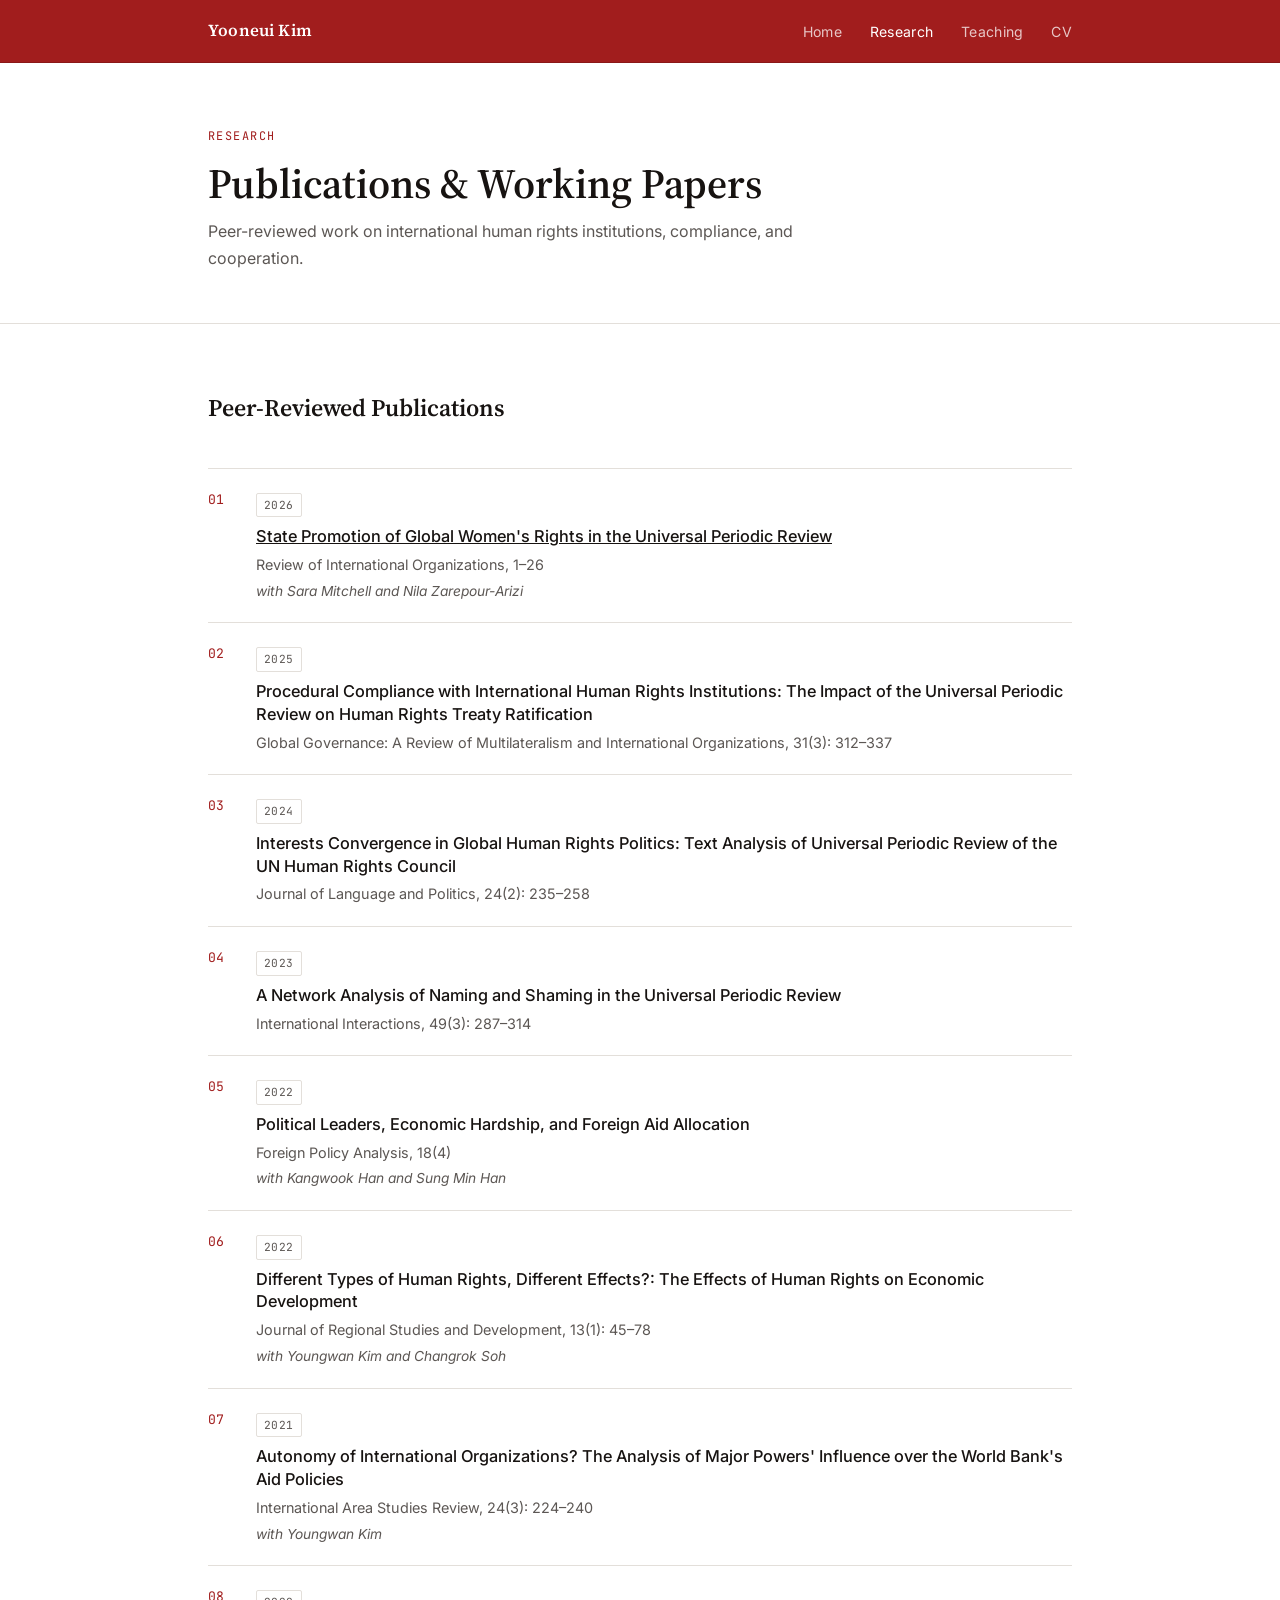
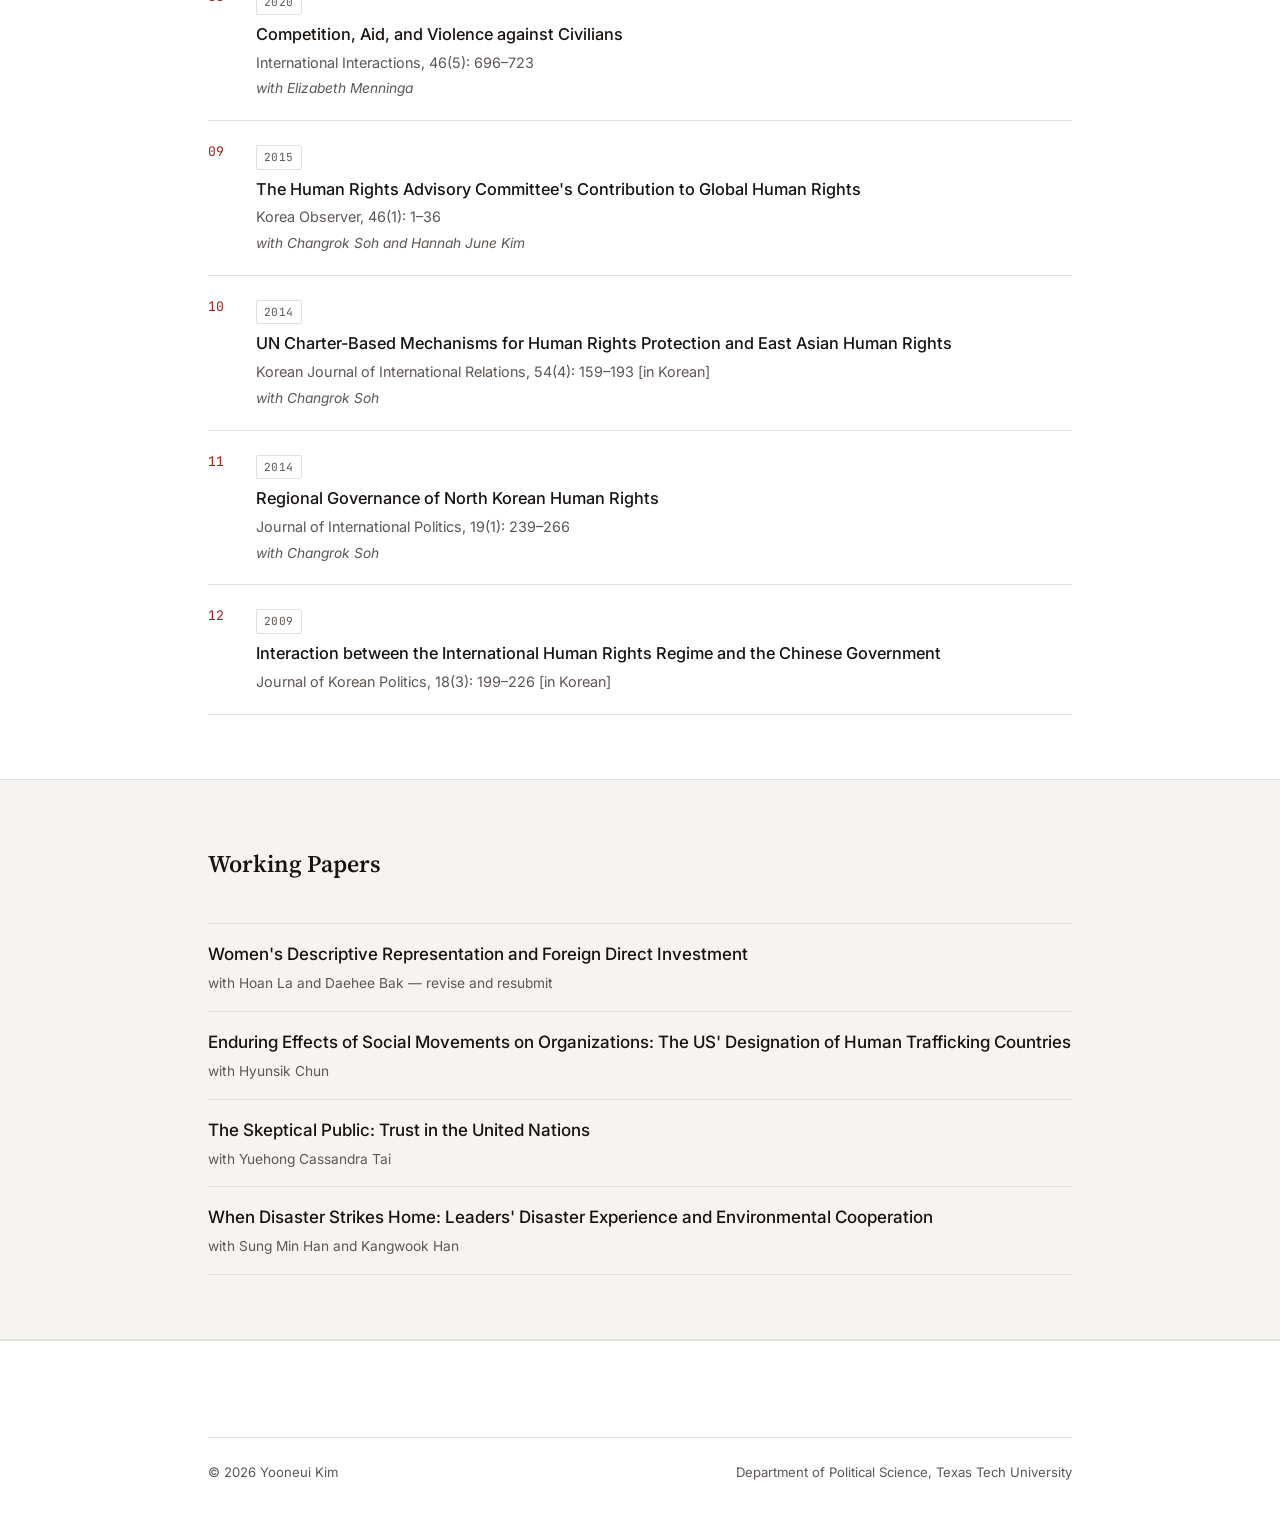
==== research.html @ 896257c4 "Add files via upload" ====
<!DOCTYPE html>
<html lang="en">
<head>
<meta charset="UTF-8">
<meta name="viewport" content="width=device-width, initial-scale=1.0">
<title>Research — Yooneui Kim</title>
<link rel="stylesheet" href="style.css">
</head>
<body>

<nav>
  <div class="wrap">
    <a class="brand" href="index.html">Yooneui Kim</a>
    <ul>
      <li><a href="index.html">Home</a></li>
      <li><a href="research.html" class="active">Research</a></li>
      <li><a href="teaching.html">Teaching</a></li>
      <li><a href="cv.html">CV</a></li>
    </ul>
  </div>
</nav>

<div class="page-header">
  <div class="wrap">
    <span class="eyebrow">Research</span>
    <h1>Publications & Working Papers</h1>
    <p>Peer-reviewed work on international human rights institutions, compliance, and cooperation.</p>
  </div>
</div>

<section>
  <div class="wrap">
    <div class="section-head">
      <h2>Peer-Reviewed Publications</h2>
    </div>
    <div class="pub-list">
      <div class="pub">
        <span class="status">2026</span>
        <div class="pub-title"><a href="https://link.springer.com/article/10.1007/s11558-026-09619-5" target="_blank" style="color:inherit; text-decoration:underline;">State Promotion of Global Women's Rights in the Universal Periodic Review</a></div>
        <div class="pub-venue">Review of International Organizations, 1–26</div>
        <div class="pub-coauth">with Sara Mitchell and Nila Zarepour-Arizi</div>
      </div>
      <div class="pub">
        <span class="status">2025</span>
        <div class="pub-title">Procedural Compliance with International Human Rights Institutions: The Impact of the Universal Periodic Review on Human Rights Treaty Ratification</div>
        <div class="pub-venue">Global Governance: A Review of Multilateralism and International Organizations, 31(3): 312–337</div>
      </div>
      <div class="pub">
        <span class="status">2024</span>
        <div class="pub-title">Interests Convergence in Global Human Rights Politics: Text Analysis of Universal Periodic Review of the UN Human Rights Council</div>
        <div class="pub-venue">Journal of Language and Politics, 24(2): 235–258</div>
      </div>
      <div class="pub">
        <span class="status">2023</span>
        <div class="pub-title">A Network Analysis of Naming and Shaming in the Universal Periodic Review</div>
        <div class="pub-venue">International Interactions, 49(3): 287–314</div>
      </div>
      <div class="pub">
        <span class="status">2022</span>
        <div class="pub-title">Political Leaders, Economic Hardship, and Foreign Aid Allocation</div>
        <div class="pub-venue">Foreign Policy Analysis, 18(4)</div>
        <div class="pub-coauth">with Kangwook Han and Sung Min Han</div>
      </div>
      <div class="pub">
        <span class="status">2022</span>
        <div class="pub-title">Different Types of Human Rights, Different Effects?: The Effects of Human Rights on Economic Development</div>
        <div class="pub-venue">Journal of Regional Studies and Development, 13(1): 45–78</div>
        <div class="pub-coauth">with Youngwan Kim and Changrok Soh</div>
      </div>
      <div class="pub">
        <span class="status">2021</span>
        <div class="pub-title">Autonomy of International Organizations? The Analysis of Major Powers' Influence over the World Bank's Aid Policies</div>
        <div class="pub-venue">International Area Studies Review, 24(3): 224–240</div>
        <div class="pub-coauth">with Youngwan Kim</div>
      </div>
      <div class="pub">
        <span class="status">2020</span>
        <div class="pub-title">Competition, Aid, and Violence against Civilians</div>
        <div class="pub-venue">International Interactions, 46(5): 696–723</div>
        <div class="pub-coauth">with Elizabeth Menninga</div>
      </div>
      <div class="pub">
        <span class="status">2015</span>
        <div class="pub-title">The Human Rights Advisory Committee's Contribution to Global Human Rights</div>
        <div class="pub-venue">Korea Observer, 46(1): 1–36</div>
        <div class="pub-coauth">with Changrok Soh and Hannah June Kim</div>
      </div>
      <div class="pub">
        <span class="status">2014</span>
        <div class="pub-title">UN Charter-Based Mechanisms for Human Rights Protection and East Asian Human Rights</div>
        <div class="pub-venue">Korean Journal of International Relations, 54(4): 159–193 [in Korean]</div>
        <div class="pub-coauth">with Changrok Soh</div>
      </div>
      <div class="pub">
        <span class="status">2014</span>
        <div class="pub-title">Regional Governance of North Korean Human Rights</div>
        <div class="pub-venue">Journal of International Politics, 19(1): 239–266</div>
        <div class="pub-coauth">with Changrok Soh</div>
      </div>
      <div class="pub">
        <span class="status">2009</span>
        <div class="pub-title">Interaction between the International Human Rights Regime and the Chinese Government</div>
        <div class="pub-venue">Journal of Korean Politics, 18(3): 199–226 [in Korean]</div>
      </div>
    </div>
  </div>
</section>

<section class="alt">
  <div class="wrap">
    <div class="section-head">
      <h2>Working Papers</h2>
    </div>
    <div class="wp-list">
      <div class="wp">
        <div class="wp-title">Women's Descriptive Representation and Foreign Direct Investment</div>
        <div class="wp-meta">with Hoan La and Daehee Bak — revise and resubmit</div>
      </div>
      <div class="wp">
        <div class="wp-title">Enduring Effects of Social Movements on Organizations: The US' Designation of Human Trafficking Countries</div>
        <div class="wp-meta">with Hyunsik Chun</div>
      </div>
      <div class="wp">
        <div class="wp-title">The Skeptical Public: Trust in the United Nations</div>
        <div class="wp-meta">with Yuehong Cassandra Tai</div>
      </div>
      <div class="wp">
        <div class="wp-title">When Disaster Strikes Home: Leaders' Disaster Experience and Environmental Cooperation</div>
        <div class="wp-meta">with Sung Min Han and Kangwook Han</div>
      </div>
    </div>
  </div>
</section>

<footer>
  <div class="wrap">
    <div class="fineprint">
      <span>© 2026 Yooneui Kim</span>
      <span>Department of Political Science, Texas Tech University</span>
    </div>
  </div>
</footer>

</body>
</html>
---- style.css ----
@import url('https://fonts.googleapis.com/css2?family=Source+Serif+4:opsz,wght@8..60,400;8..60,500;8..60,600&family=Inter:wght@400;500;600&family=JetBrains+Mono:wght@400;500&display=swap');

:root{
  --ink:#171311;
  --ink-soft:#2A2422;
  --paper:#FFFFFF;
  --paper-warm:#F6F4F2;
  --red:#A11D1D;
  --red-soft:#D98B8B;
  --slate:#5C5754;
  --line:#E3DFDA;
  --max:920px;
}
*{box-sizing:border-box; margin:0; padding:0;}
html{scroll-behavior:smooth;}
body{
  background:var(--paper);
  color:var(--ink);
  font-family:'Inter',sans-serif;
  font-size:17px;
  line-height:1.65;
  -webkit-font-smoothing:antialiased;
}
h1,h2,h3{font-family:'Source Serif 4',serif; font-weight:600; color:var(--ink);}
a{color:inherit;}
.wrap{max-width:var(--max); margin:0 auto; padding:0 28px;}

/* nav */
nav{
  position:sticky; top:0; z-index:50;
  background:#A11D1D;
  border-bottom:1px solid #8a1818;
}
nav .wrap{display:flex; align-items:center; justify-content:space-between; height:62px;}
nav .brand{font-family:'Source Serif 4',serif; font-weight:600; font-size:1.05rem; letter-spacing:0.01em; color:#FFFFFF; text-decoration:none;}
nav ul{display:flex; gap:28px; list-style:none;}
nav a{font-size:0.88rem; text-decoration:none; color:rgba(255,255,255,0.75); letter-spacing:0.02em;}
nav a:hover, nav a.active{color:#FFFFFF;}

/* page header */
.page-header{padding:64px 0 52px; border-bottom:1px solid var(--line);}
.page-header .eyebrow{
  font-family:'JetBrains Mono',monospace; font-size:0.74rem; letter-spacing:0.12em;
  text-transform:uppercase; color:var(--red); margin-bottom:14px; display:block;
}
.page-header h1{font-size:clamp(1.8rem,4vw,2.6rem); line-height:1.1;}
.page-header p{color:var(--slate); margin-top:12px; max-width:600px; font-size:1rem;}

/* hero (home only) */
.hero{position:relative; overflow:hidden; padding:96px 0 80px; border-bottom:1px solid var(--line);}
.hero-net{position:absolute; top:-40px; right:-60px; width:560px; opacity:0.13; pointer-events:none;}
.hero .wrap{position:relative; z-index:1;}
.eyebrow{
  font-family:'JetBrains Mono',monospace; font-size:0.74rem; letter-spacing:0.12em;
  text-transform:uppercase; color:var(--red); margin-bottom:18px; display:block;
}
.hero h1{font-size:clamp(2.2rem,5vw,3.2rem); line-height:1.1; max-width:680px;}
.hero .role{font-size:1.05rem; color:var(--slate); margin-top:16px; max-width:560px;}
.hero .thesis{
  margin-top:32px; max-width:600px; font-size:1.08rem; color:var(--ink-soft);
  border-left:2px solid var(--red-soft); padding-left:18px;
}
.hero-links{margin-top:36px; display:flex; gap:14px; flex-wrap:wrap;}

/* buttons */
.btn{
  display:inline-flex; align-items:center; gap:8px;
  padding:11px 20px; border-radius:2px; font-size:0.88rem; font-weight:500;
  text-decoration:none; border:1px solid var(--ink); transition:all 0.15s ease;
}
.btn-primary{background:var(--ink); color:var(--paper);}
.btn-primary:hover{background:var(--ink-soft);}
.btn-ghost{background:transparent; color:var(--ink);}
.btn-ghost:hover{background:var(--paper-warm);}

/* sections */
section{padding:64px 0;}
section.alt{background:var(--paper-warm); border-top:1px solid var(--line); border-bottom:1px solid var(--line);}
.section-head{margin-bottom:40px; max-width:640px;}
.section-head h2{font-size:1.5rem; margin-bottom:8px;}
.section-head p{color:var(--slate); font-size:0.97rem;}

/* about grid */
.about-grid{display:grid; grid-template-columns:1.4fr 1fr; gap:56px; align-items:start;}
.about-grid p{margin-bottom:16px; color:var(--ink-soft);}
.fields{list-style:none;}
.fields li{padding:14px 0; border-bottom:1px solid var(--line);}
.fields li:first-child{border-top:1px solid var(--line);}
.fields .num{font-family:'JetBrains Mono',monospace; color:var(--red); font-size:0.8rem; margin-right:10px;}
.fields .label{font-weight:500; display:block; margin-bottom:4px;}
.fields .sub{color:var(--slate); font-size:0.88rem;}

/* publications */
.pub-list{counter-reset:pub;}
.pub{
  counter-increment:pub; position:relative; padding:20px 0 20px 48px;
  border-bottom:1px solid var(--line);
}
.pub:first-child{border-top:1px solid var(--line);}
.pub::before{
  content:counter(pub, decimal-leading-zero);
  position:absolute; left:0; top:20px;
  font-family:'JetBrains Mono',monospace; color:var(--red); font-size:0.82rem;
}
.pub .status{
  display:inline-block; font-family:'JetBrains Mono',monospace; font-size:0.7rem;
  color:var(--slate); border:1px solid var(--line); padding:2px 7px; border-radius:2px;
  margin-bottom:8px; letter-spacing:0.04em;
}
.pub-title{font-size:1.02rem; font-weight:500; line-height:1.4;}
.pub-venue{color:var(--slate); font-size:0.9rem; margin-top:5px;}
.pub-coauth{color:var(--slate); font-size:0.86rem; margin-top:3px; font-style:italic;}

/* working papers */
.wp-list{margin-top:8px;}
.wp{padding:16px 0; border-bottom:1px solid var(--line);}
.wp:first-child{border-top:1px solid var(--line);}
.wp-title{font-weight:500;}
.wp-meta{color:var(--slate); font-size:0.86rem; margin-top:4px;}

/* teaching */
.teach-grid{display:grid; grid-template-columns:repeat(2,1fr); gap:28px 48px;}
.teach-block h3{font-size:1rem; margin-bottom:14px; font-family:'Inter',sans-serif; font-weight:600;}
.teach-block ul{list-style:none;}
.teach-block li{padding:9px 0; border-bottom:1px dashed var(--line); font-size:0.93rem; display:flex; justify-content:space-between; gap:12px;}
.teach-block li span.years{color:var(--slate); font-size:0.84rem; font-family:'JetBrains Mono',monospace; white-space:nowrap;}

/* cv */
.cv-row{display:flex; align-items:center; justify-content:space-between; gap:24px; flex-wrap:wrap;
  border:1px solid var(--line); padding:28px 32px; background:var(--paper);}
.cv-row h3{font-size:1.15rem; margin-bottom:6px;}
.cv-row p{color:var(--slate); font-size:0.92rem;}

/* footer */
footer{padding:48px 0 36px; border-top:1px solid var(--line);}
.contact-grid{display:grid; grid-template-columns:1fr 1fr; gap:40px;}
.contact-grid h2{font-size:1.3rem; margin-bottom:14px;}
.contact-line{display:flex; gap:10px; padding:10px 0; border-bottom:1px solid var(--line); font-size:0.95rem;}
.contact-line .k{color:var(--slate); width:90px; flex-shrink:0; font-size:0.84rem; text-transform:uppercase; letter-spacing:0.04em; padding-top:2px;}
.affil-list{display:flex; flex-wrap:wrap; gap:8px;}
.affil-list span{font-size:0.8rem; color:var(--slate); border:1px solid var(--line); padding:5px 11px; border-radius:20px;}
.fineprint{margin-top:48px; padding-top:24px; border-top:1px solid var(--line); color:var(--slate); font-size:0.82rem; display:flex; justify-content:space-between; flex-wrap:wrap; gap:8px;}

@media (max-width:760px){
  nav ul{gap:16px;}
  nav a{font-size:0.8rem;}
  .about-grid, .teach-grid, .contact-grid{grid-template-columns:1fr;}
  .hero-net{display:none;}
  section{padding:48px 0;}
  .page-header{padding:48px 0 36px;}
}
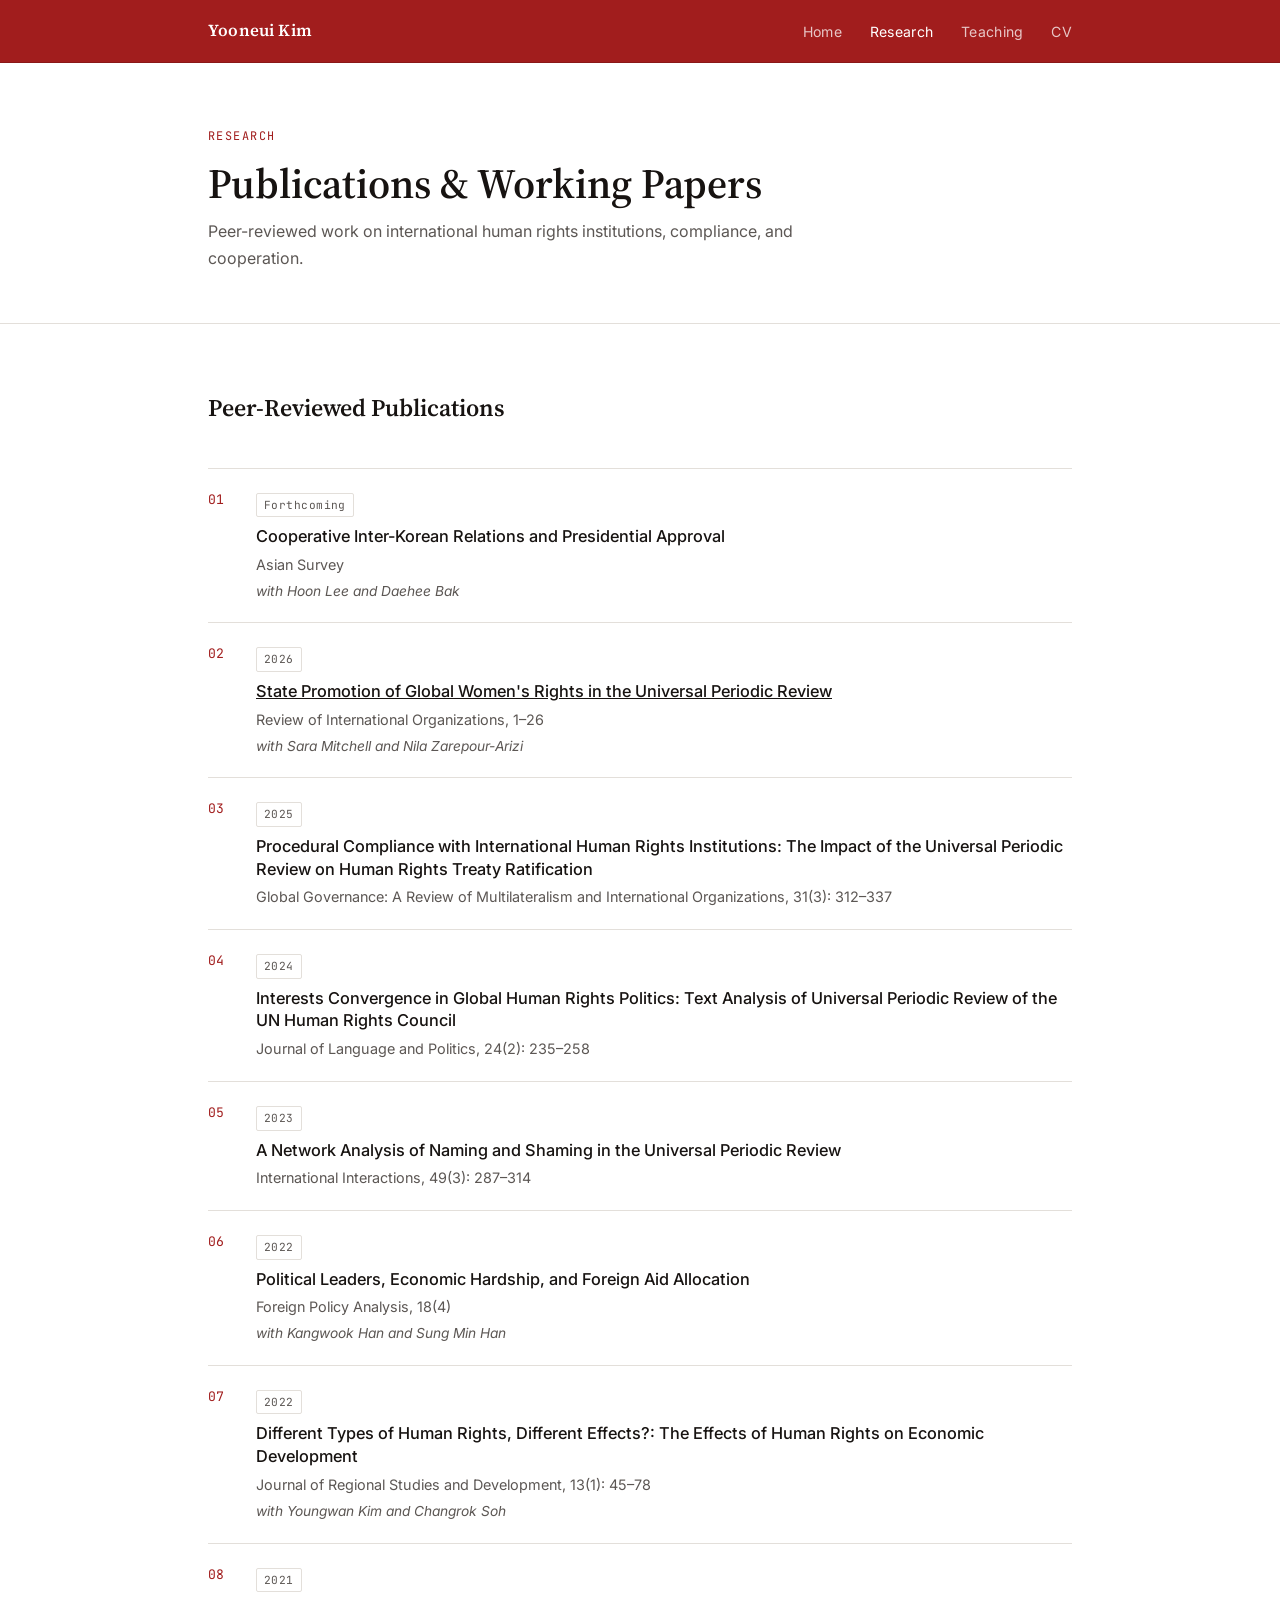
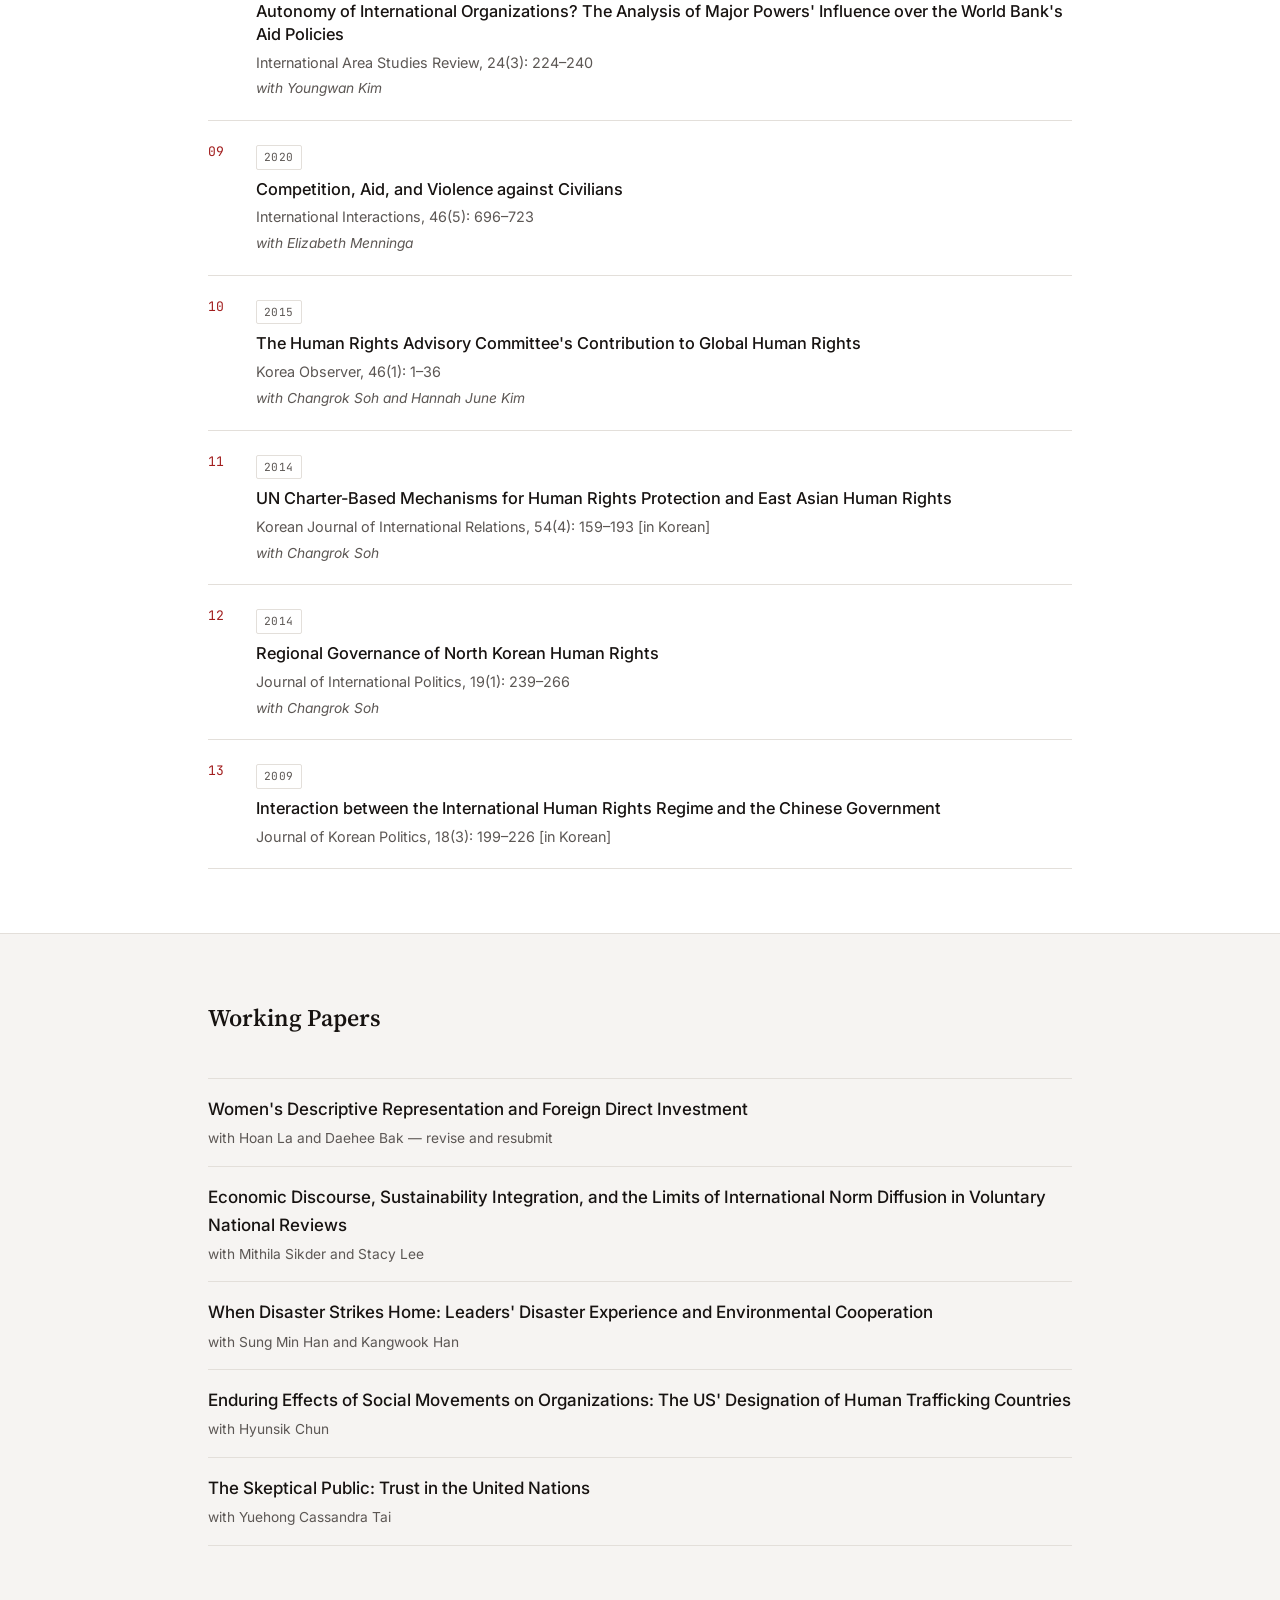
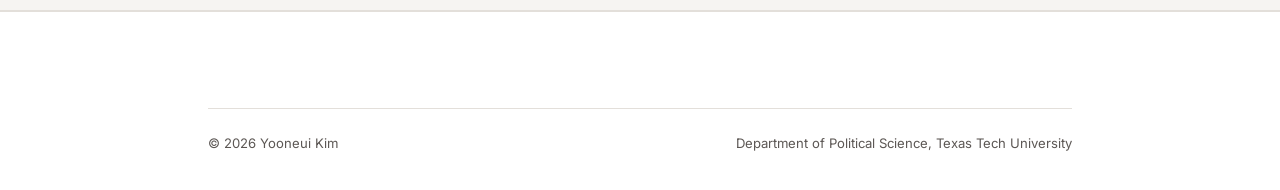
==== commit 3e7ff53a: "Add files via upload" ====
--- a/research.html
+++ b/research.html
@@ -34,6 +34,12 @@
       <h2>Peer-Reviewed Publications</h2>
     </div>
     <div class="pub-list">
+      <div class="pub">
+        <span class="status">Forthcoming</span>
+        <div class="pub-title">Cooperative Inter-Korean Relations and Presidential Approval</div>
+        <div class="pub-venue">Asian Survey</div>
+        <div class="pub-coauth">with Hoon Lee and Daehee Bak</div>
+      </div>
       <div class="pub">
         <span class="status">2026</span>
         <div class="pub-title"><a href="https://link.springer.com/article/10.1007/s11558-026-09619-5" target="_blank" style="color:inherit; text-decoration:underline;">State Promotion of Global Women's Rights in the Universal Periodic Review</a></div>
@@ -117,16 +123,20 @@
         <div class="wp-meta">with Hoan La and Daehee Bak — revise and resubmit</div>
       </div>
       <div class="wp">
+        <div class="wp-title">Economic Discourse, Sustainability Integration, and the Limits of International Norm Diffusion in Voluntary National Reviews</div>
+        <div class="wp-meta">with Mithila Sikder and Stacy Lee</div>
+      </div>
+      <div class="wp">
+        <div class="wp-title">When Disaster Strikes Home: Leaders' Disaster Experience and Environmental Cooperation</div>
+        <div class="wp-meta">with Sung Min Han and Kangwook Han</div>
+      </div>
+      <div class="wp">
         <div class="wp-title">Enduring Effects of Social Movements on Organizations: The US' Designation of Human Trafficking Countries</div>
         <div class="wp-meta">with Hyunsik Chun</div>
       </div>
       <div class="wp">
         <div class="wp-title">The Skeptical Public: Trust in the United Nations</div>
         <div class="wp-meta">with Yuehong Cassandra Tai</div>
-      </div>
-      <div class="wp">
-        <div class="wp-title">When Disaster Strikes Home: Leaders' Disaster Experience and Environmental Cooperation</div>
-        <div class="wp-meta">with Sung Min Han and Kangwook Han</div>
       </div>
     </div>
   </div>
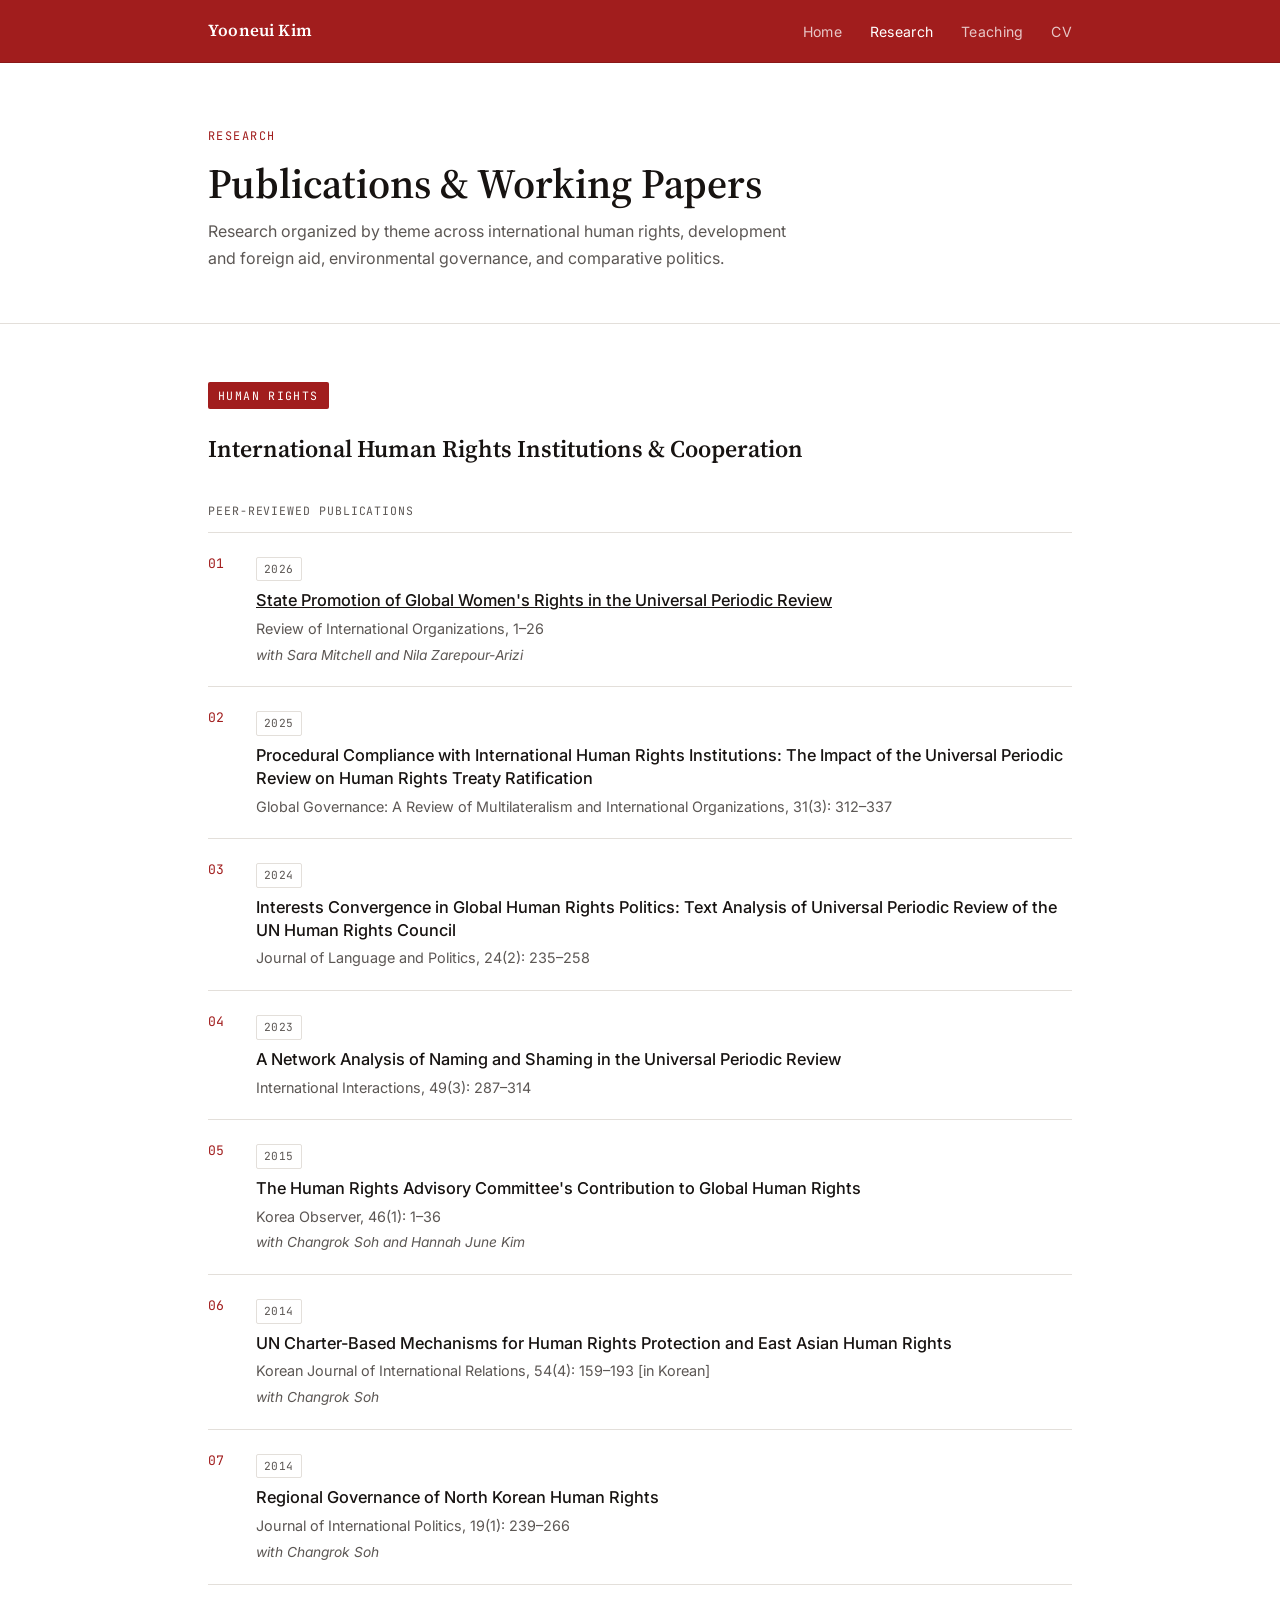
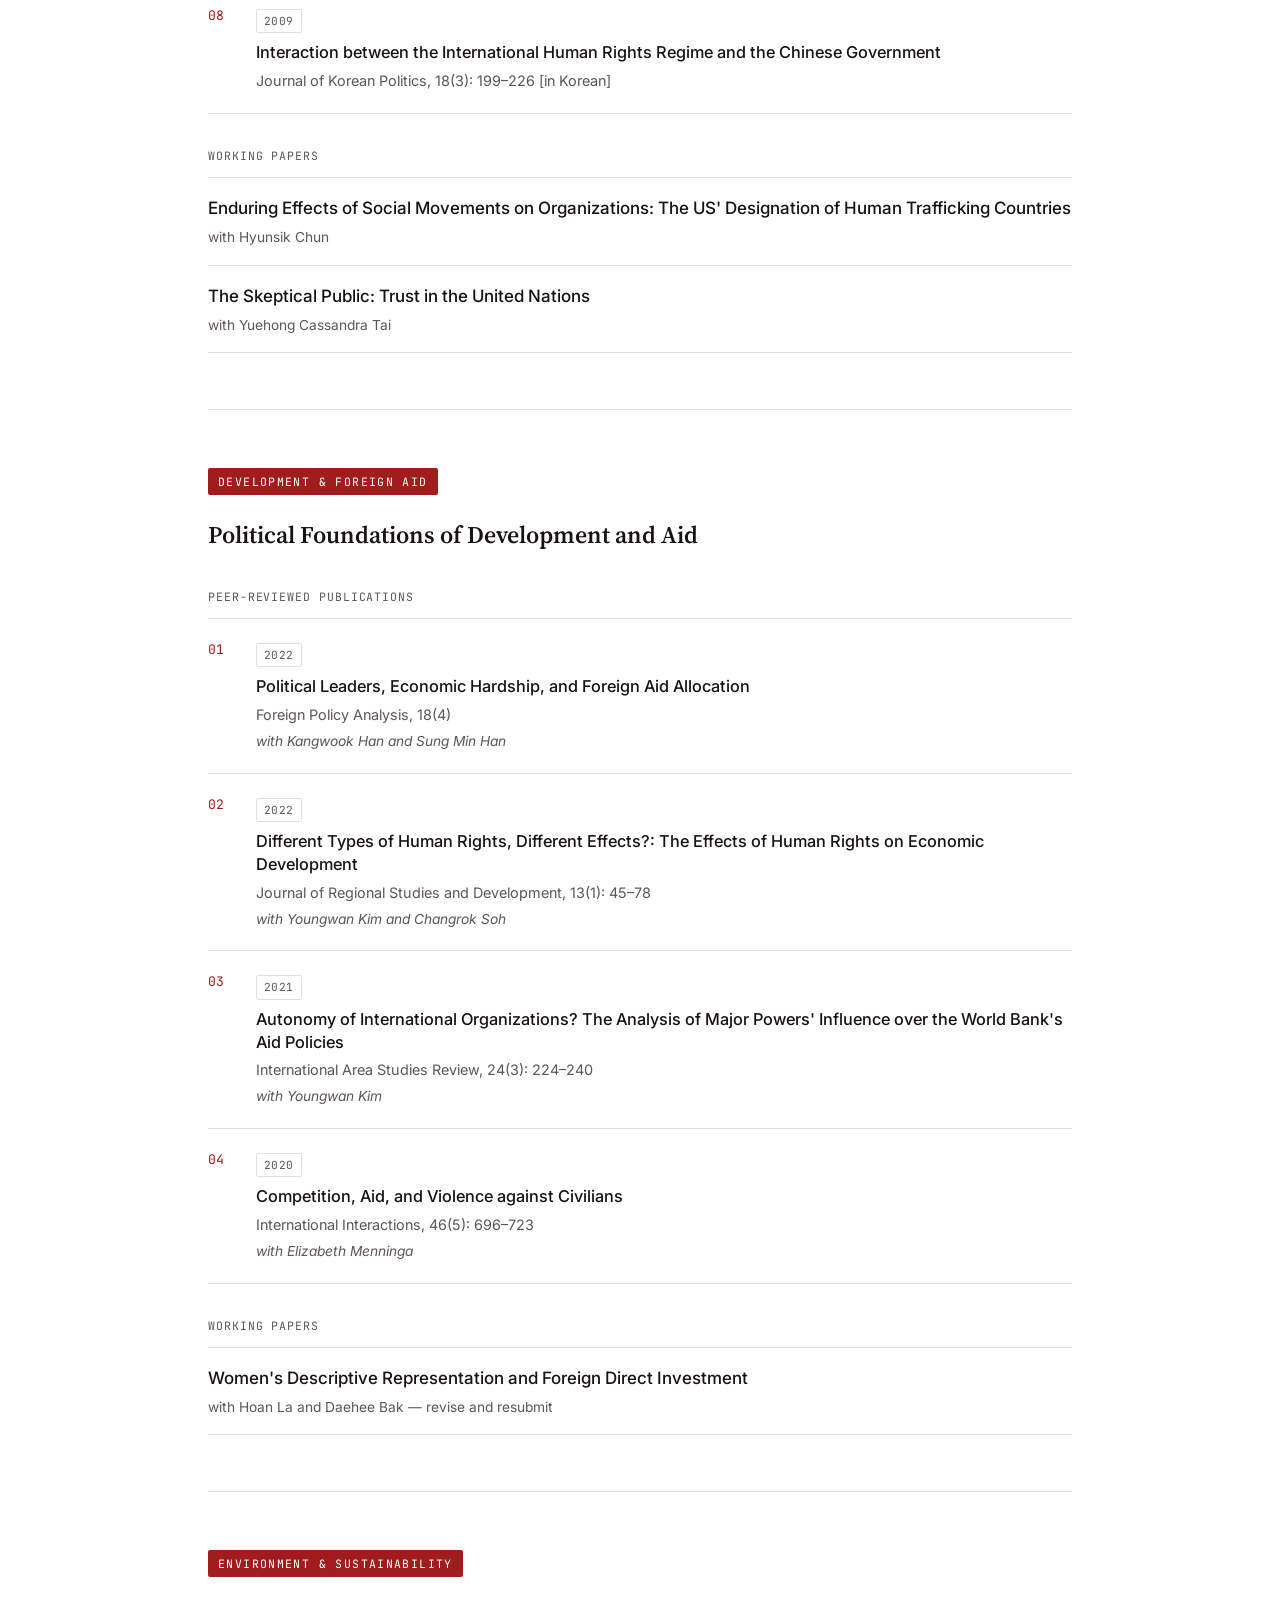
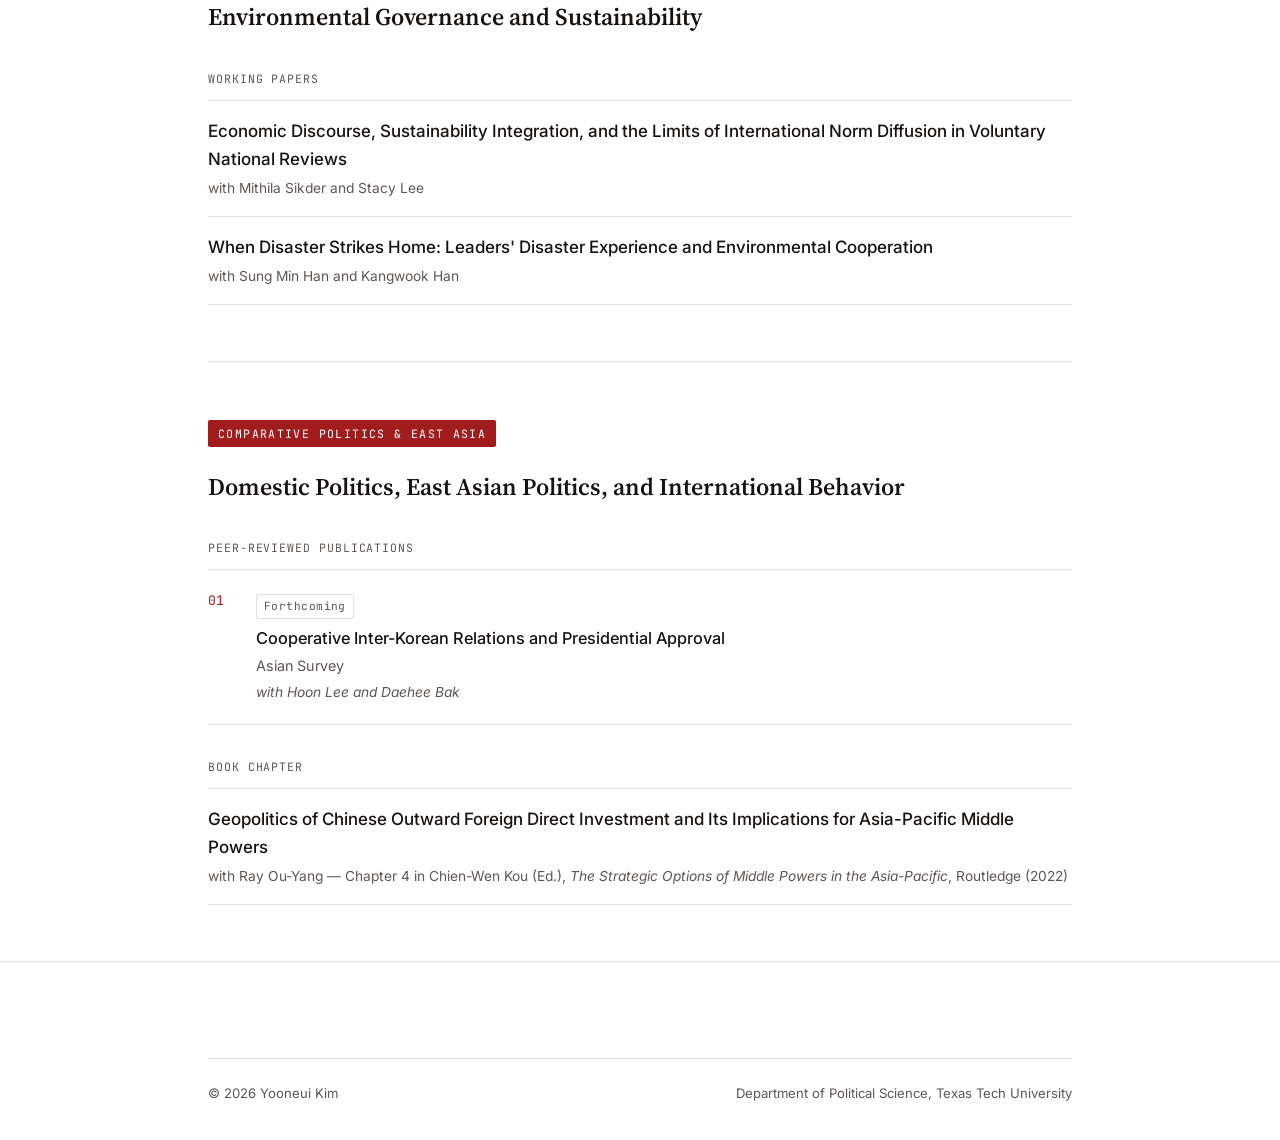
==== commit 055dff1a: "Add files via upload" ====
--- a/research.html
+++ b/research.html
@@ -5,6 +5,24 @@
 <meta name="viewport" content="width=device-width, initial-scale=1.0">
 <title>Research — Yooneui Kim</title>
 <link rel="stylesheet" href="style.css">
+<style>
+  .theme-section { padding: 56px 0; border-bottom: 1px solid var(--line); }
+  .theme-section:last-child { border-bottom: none; }
+  .theme-label {
+    font-family: 'JetBrains Mono', monospace; font-size: 0.72rem;
+    letter-spacing: 0.12em; text-transform: uppercase;
+    color: var(--paper); background: var(--red);
+    padding: 4px 10px; border-radius: 2px;
+    display: inline-block; margin-bottom: 20px;
+  }
+  .theme-section h2 { font-size: 1.5rem; margin-bottom: 32px; }
+  .subsection-label {
+    font-family: 'JetBrains Mono', monospace; font-size: 0.72rem;
+    letter-spacing: 0.08em; text-transform: uppercase;
+    color: var(--slate); margin: 32px 0 12px;
+    display: block;
+  }
+</style>
 </head>
 <body>
 
@@ -24,15 +42,144 @@
   <div class="wrap">
     <span class="eyebrow">Research</span>
     <h1>Publications & Working Papers</h1>
-    <p>Peer-reviewed work on international human rights institutions, compliance, and cooperation.</p>
+    <p>Research organized by theme across international human rights, development and foreign aid, environmental governance, and comparative politics.</p>
   </div>
 </div>
 
-<section>
-  <div class="wrap">
-    <div class="section-head">
-      <h2>Peer-Reviewed Publications</h2>
-    </div>
+<div class="wrap">
+
+  <!-- HUMAN RIGHTS -->
+  <div class="theme-section">
+    <span class="theme-label">Human Rights</span>
+    <h2>International Human Rights Institutions & Cooperation</h2>
+
+    <span class="subsection-label">Peer-Reviewed Publications</span>
+    <div class="pub-list">
+      <div class="pub">
+        <span class="status">2026</span>
+        <div class="pub-title"><a href="https://link.springer.com/article/10.1007/s11558-026-09619-5" target="_blank" style="color:inherit; text-decoration:underline;">State Promotion of Global Women's Rights in the Universal Periodic Review</a></div>
+        <div class="pub-venue">Review of International Organizations, 1–26</div>
+        <div class="pub-coauth">with Sara Mitchell and Nila Zarepour-Arizi</div>
+      </div>
+      <div class="pub">
+        <span class="status">2025</span>
+        <div class="pub-title">Procedural Compliance with International Human Rights Institutions: The Impact of the Universal Periodic Review on Human Rights Treaty Ratification</div>
+        <div class="pub-venue">Global Governance: A Review of Multilateralism and International Organizations, 31(3): 312–337</div>
+      </div>
+      <div class="pub">
+        <span class="status">2024</span>
+        <div class="pub-title">Interests Convergence in Global Human Rights Politics: Text Analysis of Universal Periodic Review of the UN Human Rights Council</div>
+        <div class="pub-venue">Journal of Language and Politics, 24(2): 235–258</div>
+      </div>
+      <div class="pub">
+        <span class="status">2023</span>
+        <div class="pub-title">A Network Analysis of Naming and Shaming in the Universal Periodic Review</div>
+        <div class="pub-venue">International Interactions, 49(3): 287–314</div>
+      </div>
+      <div class="pub">
+        <span class="status">2015</span>
+        <div class="pub-title">The Human Rights Advisory Committee's Contribution to Global Human Rights</div>
+        <div class="pub-venue">Korea Observer, 46(1): 1–36</div>
+        <div class="pub-coauth">with Changrok Soh and Hannah June Kim</div>
+      </div>
+      <div class="pub">
+        <span class="status">2014</span>
+        <div class="pub-title">UN Charter-Based Mechanisms for Human Rights Protection and East Asian Human Rights</div>
+        <div class="pub-venue">Korean Journal of International Relations, 54(4): 159–193 [in Korean]</div>
+        <div class="pub-coauth">with Changrok Soh</div>
+      </div>
+      <div class="pub">
+        <span class="status">2014</span>
+        <div class="pub-title">Regional Governance of North Korean Human Rights</div>
+        <div class="pub-venue">Journal of International Politics, 19(1): 239–266</div>
+        <div class="pub-coauth">with Changrok Soh</div>
+      </div>
+      <div class="pub">
+        <span class="status">2009</span>
+        <div class="pub-title">Interaction between the International Human Rights Regime and the Chinese Government</div>
+        <div class="pub-venue">Journal of Korean Politics, 18(3): 199–226 [in Korean]</div>
+      </div>
+    </div>
+
+    <span class="subsection-label">Working Papers</span>
+    <div class="wp-list">
+      <div class="wp">
+        <div class="wp-title">Enduring Effects of Social Movements on Organizations: The US' Designation of Human Trafficking Countries</div>
+        <div class="wp-meta">with Hyunsik Chun</div>
+      </div>
+      <div class="wp">
+        <div class="wp-title">The Skeptical Public: Trust in the United Nations</div>
+        <div class="wp-meta">with Yuehong Cassandra Tai</div>
+      </div>
+    </div>
+  </div>
+
+  <!-- DEVELOPMENT & FOREIGN AID -->
+  <div class="theme-section">
+    <span class="theme-label">Development & Foreign Aid</span>
+    <h2>Political Foundations of Development and Aid</h2>
+
+    <span class="subsection-label">Peer-Reviewed Publications</span>
+    <div class="pub-list">
+      <div class="pub">
+        <span class="status">2022</span>
+        <div class="pub-title">Political Leaders, Economic Hardship, and Foreign Aid Allocation</div>
+        <div class="pub-venue">Foreign Policy Analysis, 18(4)</div>
+        <div class="pub-coauth">with Kangwook Han and Sung Min Han</div>
+      </div>
+      <div class="pub">
+        <span class="status">2022</span>
+        <div class="pub-title">Different Types of Human Rights, Different Effects?: The Effects of Human Rights on Economic Development</div>
+        <div class="pub-venue">Journal of Regional Studies and Development, 13(1): 45–78</div>
+        <div class="pub-coauth">with Youngwan Kim and Changrok Soh</div>
+      </div>
+      <div class="pub">
+        <span class="status">2021</span>
+        <div class="pub-title">Autonomy of International Organizations? The Analysis of Major Powers' Influence over the World Bank's Aid Policies</div>
+        <div class="pub-venue">International Area Studies Review, 24(3): 224–240</div>
+        <div class="pub-coauth">with Youngwan Kim</div>
+      </div>
+      <div class="pub">
+        <span class="status">2020</span>
+        <div class="pub-title">Competition, Aid, and Violence against Civilians</div>
+        <div class="pub-venue">International Interactions, 46(5): 696–723</div>
+        <div class="pub-coauth">with Elizabeth Menninga</div>
+      </div>
+    </div>
+
+    <span class="subsection-label">Working Papers</span>
+    <div class="wp-list">
+      <div class="wp">
+        <div class="wp-title">Women's Descriptive Representation and Foreign Direct Investment</div>
+        <div class="wp-meta">with Hoan La and Daehee Bak — revise and resubmit</div>
+      </div>
+    </div>
+  </div>
+
+  <!-- ENVIRONMENT & SUSTAINABILITY -->
+  <div class="theme-section">
+    <span class="theme-label">Environment & Sustainability</span>
+    <h2>Environmental Governance and Sustainability</h2>
+
+    <span class="subsection-label">Working Papers</span>
+    <div class="wp-list">
+      <div class="wp">
+        <div class="wp-title">Economic Discourse, Sustainability Integration, and the Limits of International Norm Diffusion in Voluntary National Reviews</div>
+        <div class="wp-meta">with Mithila Sikder and Stacy Lee</div>
+      </div>
+      <div class="wp">
+        <div class="wp-title">When Disaster Strikes Home: Leaders' Disaster Experience and Environmental Cooperation</div>
+        <div class="wp-meta">with Sung Min Han and Kangwook Han</div>
+      </div>
+    </div>
+  </div>
+
+  <!-- COMPARATIVE POLITICS & EAST ASIA -->
+  <div class="theme-section">
+    <span class="theme-label">Comparative Politics & East Asia</span>
+    <h2>Domestic Politics, East Asian Politics, and International Behavior</h2>
+
+    <span class="subsection-label">Peer-Reviewed Publications</span>
     <div class="pub-list">
       <div class="pub">
         <span class="status">Forthcoming</span>
@@ -40,107 +187,18 @@
         <div class="pub-venue">Asian Survey</div>
         <div class="pub-coauth">with Hoon Lee and Daehee Bak</div>
       </div>
-      <div class="pub">
-        <span class="status">2026</span>
-        <div class="pub-title"><a href="https://link.springer.com/article/10.1007/s11558-026-09619-5" target="_blank" style="color:inherit; text-decoration:underline;">State Promotion of Global Women's Rights in the Universal Periodic Review</a></div>
-        <div class="pub-venue">Review of International Organizations, 1–26</div>
-        <div class="pub-coauth">with Sara Mitchell and Nila Zarepour-Arizi</div>
-      </div>
-      <div class="pub">
-        <span class="status">2025</span>
-        <div class="pub-title">Procedural Compliance with International Human Rights Institutions: The Impact of the Universal Periodic Review on Human Rights Treaty Ratification</div>
-        <div class="pub-venue">Global Governance: A Review of Multilateralism and International Organizations, 31(3): 312–337</div>
-      </div>
-      <div class="pub">
-        <span class="status">2024</span>
-        <div class="pub-title">Interests Convergence in Global Human Rights Politics: Text Analysis of Universal Periodic Review of the UN Human Rights Council</div>
-        <div class="pub-venue">Journal of Language and Politics, 24(2): 235–258</div>
-      </div>
-      <div class="pub">
-        <span class="status">2023</span>
-        <div class="pub-title">A Network Analysis of Naming and Shaming in the Universal Periodic Review</div>
-        <div class="pub-venue">International Interactions, 49(3): 287–314</div>
-      </div>
-      <div class="pub">
-        <span class="status">2022</span>
-        <div class="pub-title">Political Leaders, Economic Hardship, and Foreign Aid Allocation</div>
-        <div class="pub-venue">Foreign Policy Analysis, 18(4)</div>
-        <div class="pub-coauth">with Kangwook Han and Sung Min Han</div>
-      </div>
-      <div class="pub">
-        <span class="status">2022</span>
-        <div class="pub-title">Different Types of Human Rights, Different Effects?: The Effects of Human Rights on Economic Development</div>
-        <div class="pub-venue">Journal of Regional Studies and Development, 13(1): 45–78</div>
-        <div class="pub-coauth">with Youngwan Kim and Changrok Soh</div>
-      </div>
-      <div class="pub">
-        <span class="status">2021</span>
-        <div class="pub-title">Autonomy of International Organizations? The Analysis of Major Powers' Influence over the World Bank's Aid Policies</div>
-        <div class="pub-venue">International Area Studies Review, 24(3): 224–240</div>
-        <div class="pub-coauth">with Youngwan Kim</div>
-      </div>
-      <div class="pub">
-        <span class="status">2020</span>
-        <div class="pub-title">Competition, Aid, and Violence against Civilians</div>
-        <div class="pub-venue">International Interactions, 46(5): 696–723</div>
-        <div class="pub-coauth">with Elizabeth Menninga</div>
-      </div>
-      <div class="pub">
-        <span class="status">2015</span>
-        <div class="pub-title">The Human Rights Advisory Committee's Contribution to Global Human Rights</div>
-        <div class="pub-venue">Korea Observer, 46(1): 1–36</div>
-        <div class="pub-coauth">with Changrok Soh and Hannah June Kim</div>
-      </div>
-      <div class="pub">
-        <span class="status">2014</span>
-        <div class="pub-title">UN Charter-Based Mechanisms for Human Rights Protection and East Asian Human Rights</div>
-        <div class="pub-venue">Korean Journal of International Relations, 54(4): 159–193 [in Korean]</div>
-        <div class="pub-coauth">with Changrok Soh</div>
-      </div>
-      <div class="pub">
-        <span class="status">2014</span>
-        <div class="pub-title">Regional Governance of North Korean Human Rights</div>
-        <div class="pub-venue">Journal of International Politics, 19(1): 239–266</div>
-        <div class="pub-coauth">with Changrok Soh</div>
-      </div>
-      <div class="pub">
-        <span class="status">2009</span>
-        <div class="pub-title">Interaction between the International Human Rights Regime and the Chinese Government</div>
-        <div class="pub-venue">Journal of Korean Politics, 18(3): 199–226 [in Korean]</div>
-      </div>
-    </div>
-  </div>
-</section>
-
-<section class="alt">
-  <div class="wrap">
-    <div class="section-head">
-      <h2>Working Papers</h2>
-    </div>
-    <div class="wp-list">
-      <div class="wp">
-        <div class="wp-title">Women's Descriptive Representation and Foreign Direct Investment</div>
-        <div class="wp-meta">with Hoan La and Daehee Bak — revise and resubmit</div>
-      </div>
-      <div class="wp">
-        <div class="wp-title">Economic Discourse, Sustainability Integration, and the Limits of International Norm Diffusion in Voluntary National Reviews</div>
-        <div class="wp-meta">with Mithila Sikder and Stacy Lee</div>
-      </div>
-      <div class="wp">
-        <div class="wp-title">When Disaster Strikes Home: Leaders' Disaster Experience and Environmental Cooperation</div>
-        <div class="wp-meta">with Sung Min Han and Kangwook Han</div>
-      </div>
-      <div class="wp">
-        <div class="wp-title">Enduring Effects of Social Movements on Organizations: The US' Designation of Human Trafficking Countries</div>
-        <div class="wp-meta">with Hyunsik Chun</div>
-      </div>
-      <div class="wp">
-        <div class="wp-title">The Skeptical Public: Trust in the United Nations</div>
-        <div class="wp-meta">with Yuehong Cassandra Tai</div>
-      </div>
-    </div>
-  </div>
-</section>
+    </div>
+
+    <span class="subsection-label">Book Chapter</span>
+    <div class="wp-list">
+      <div class="wp">
+        <div class="wp-title">Geopolitics of Chinese Outward Foreign Direct Investment and Its Implications for Asia-Pacific Middle Powers</div>
+        <div class="wp-meta">with Ray Ou-Yang — Chapter 4 in Chien-Wen Kou (Ed.), <em>The Strategic Options of Middle Powers in the Asia-Pacific</em>, Routledge (2022)</div>
+      </div>
+    </div>
+  </div>
+
+</div><!-- /wrap -->
 
 <footer>
   <div class="wrap">
